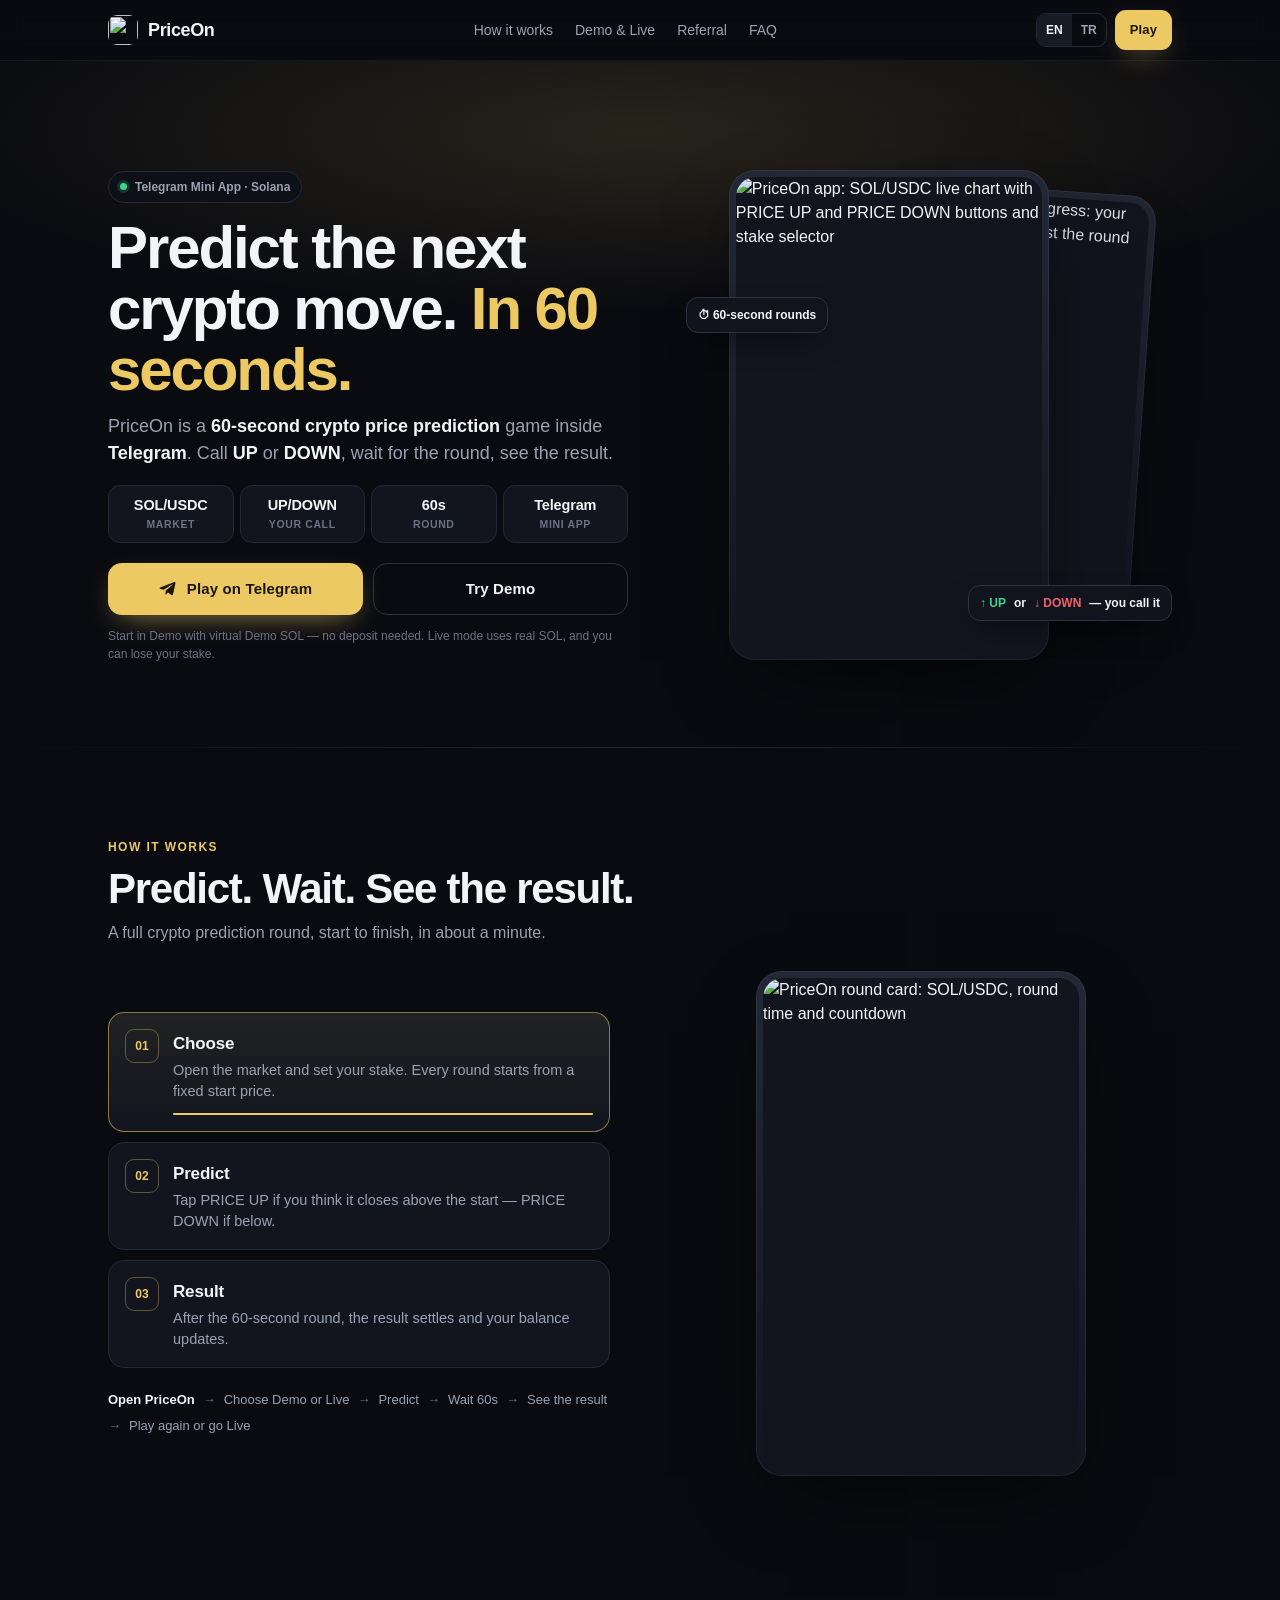
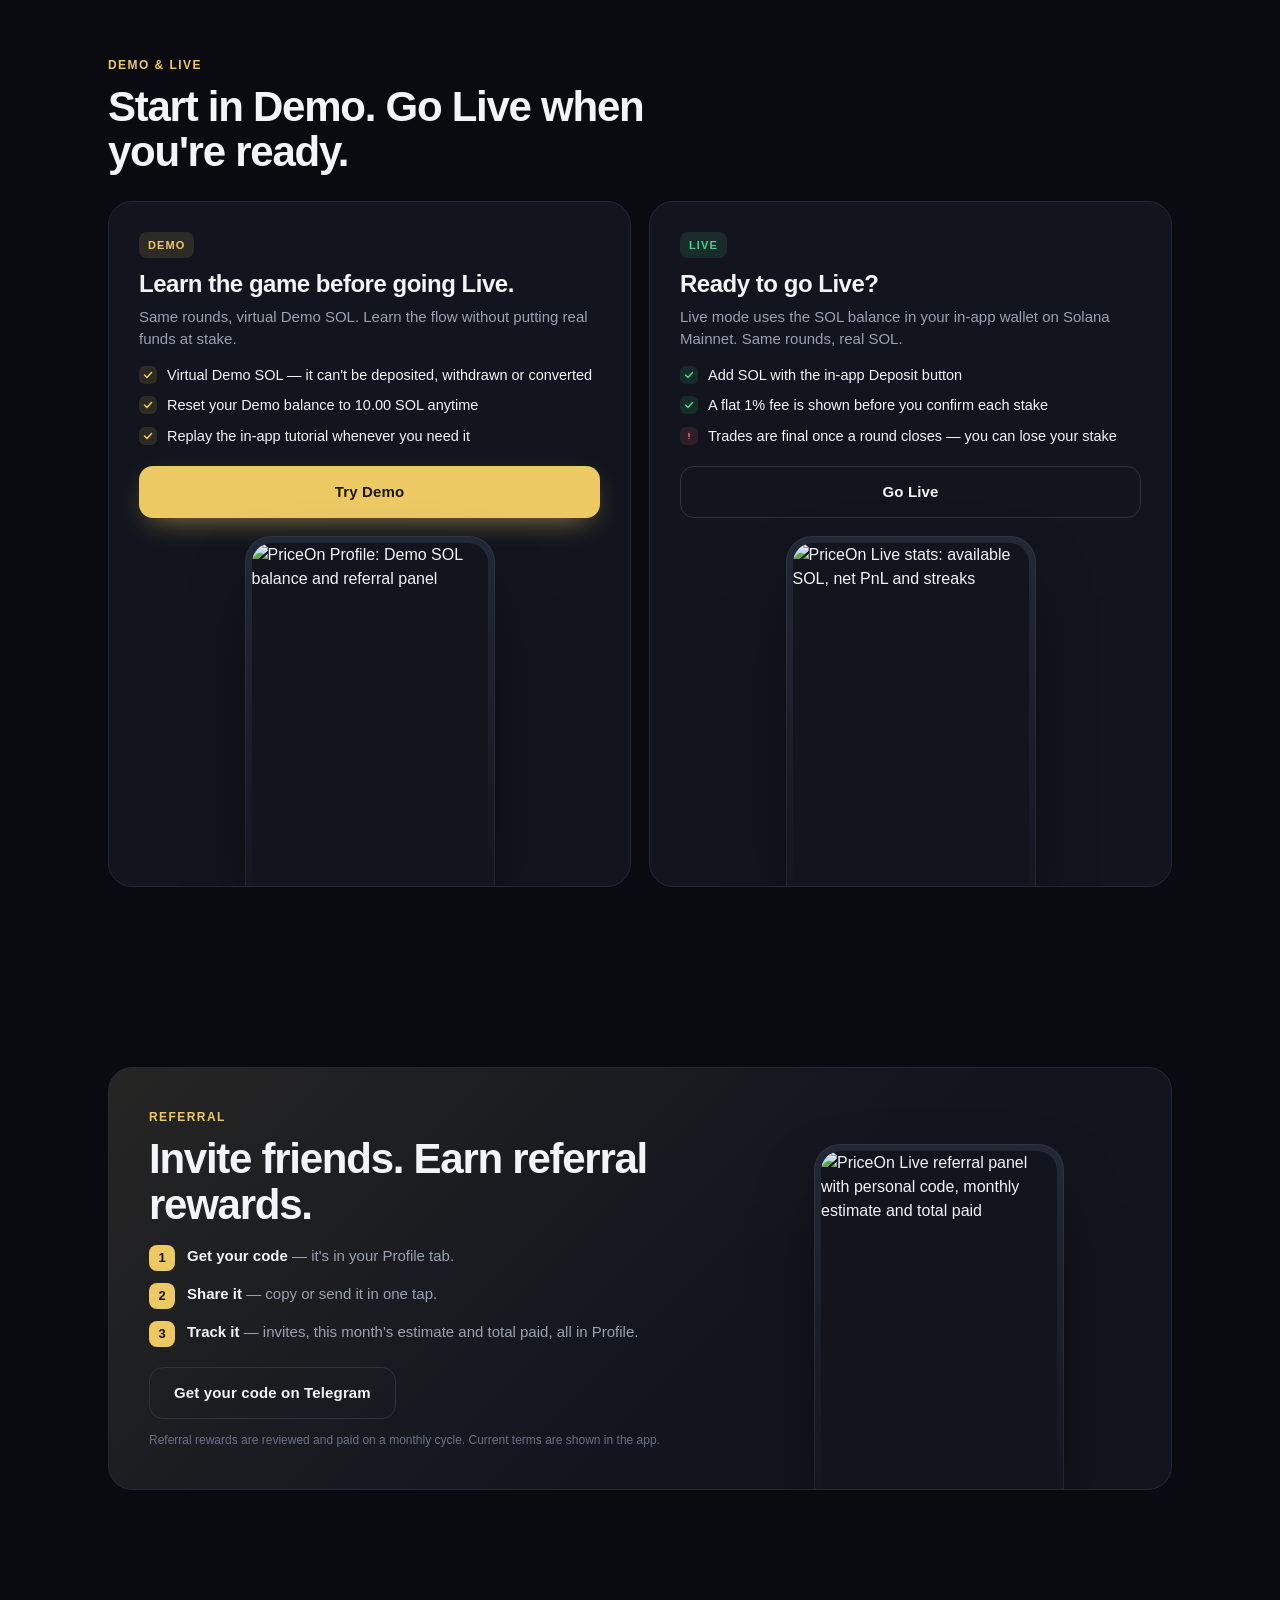
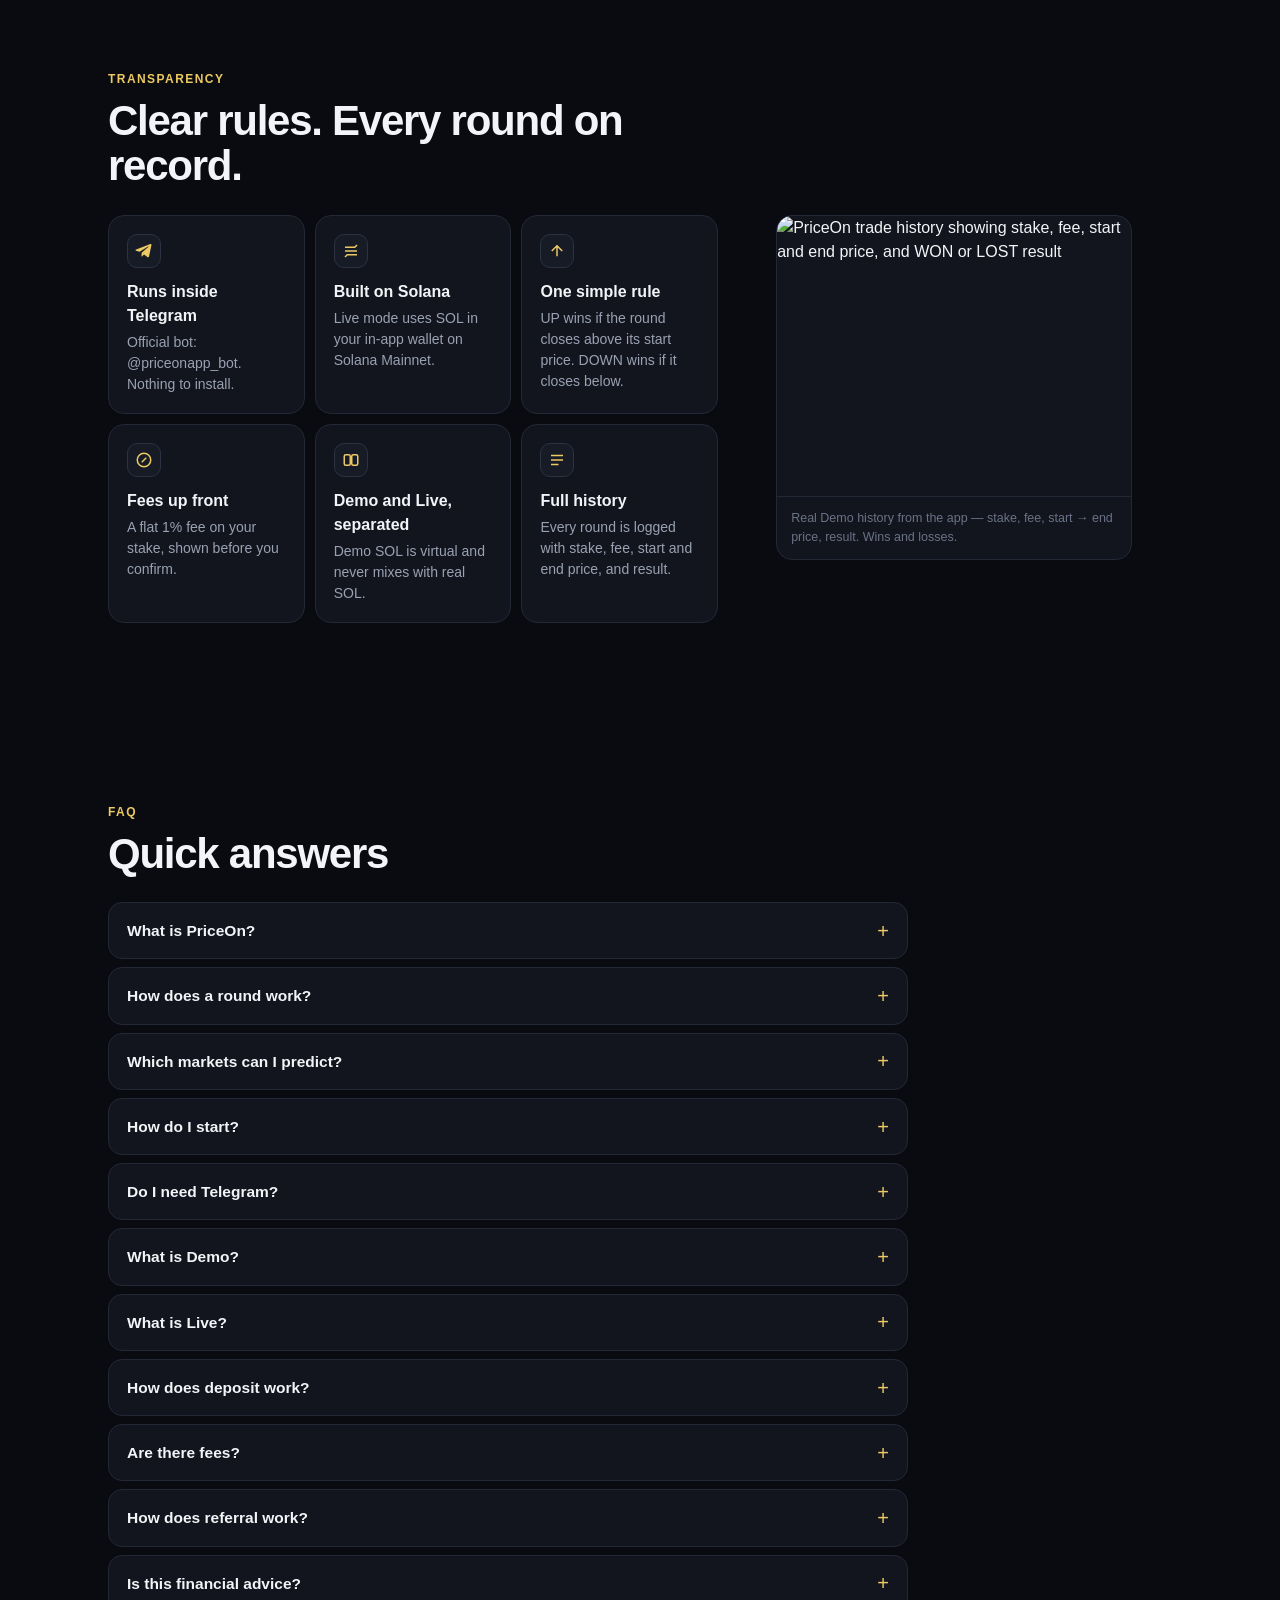
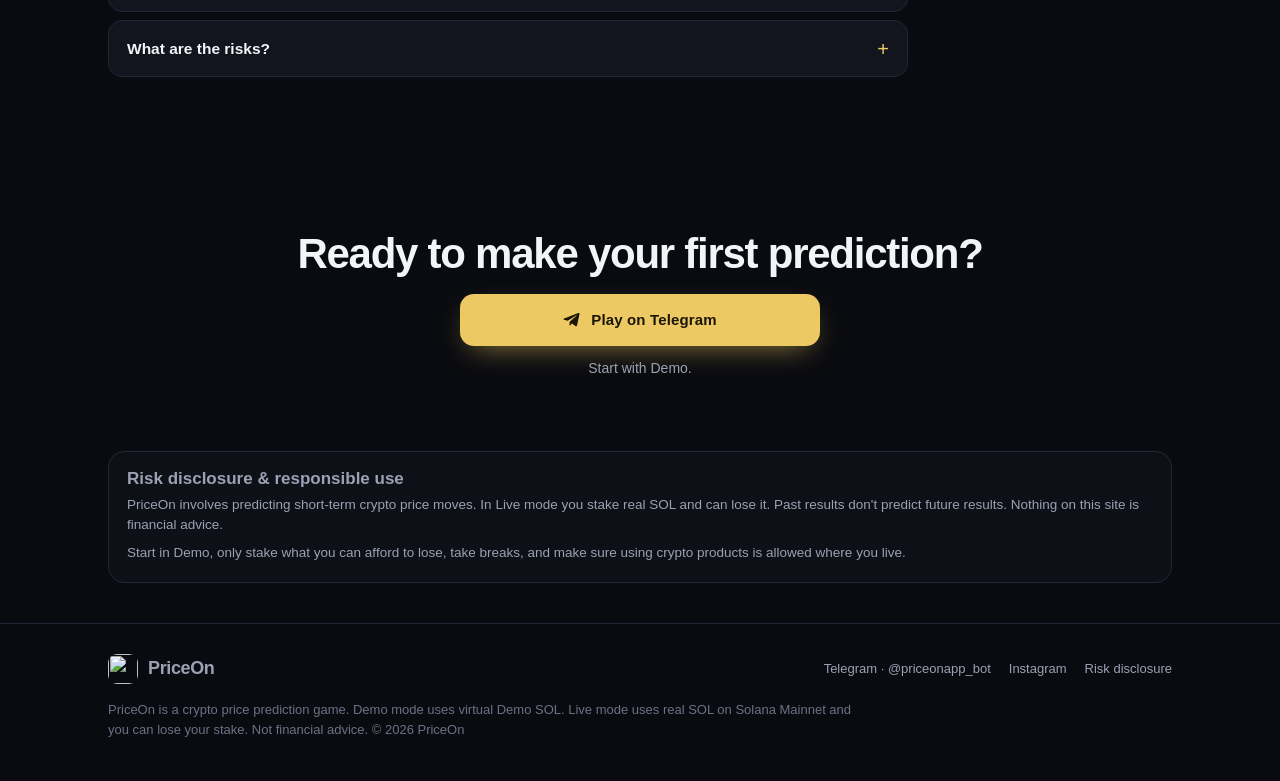
==== index.html @ 384a28fd "Add files via upload" ====
<!doctype html>
<html lang="en">
<head>
<meta charset="utf-8">
<meta name="viewport" content="width=device-width, initial-scale=1, viewport-fit=cover">
<title>PriceOn — 60-Second Crypto Price Prediction on Telegram</title>
<meta name="description" content="Predict whether SOL goes UP or DOWN in a 60-second round, right inside Telegram. Start in Demo mode with virtual SOL, go Live when you're ready.">
<meta name="theme-color" content="#0a0b10">
<link rel="canonical" href="https://priceon.tech/">
<link rel="alternate" hreflang="en" href="https://priceon.tech/">
<link rel="alternate" hreflang="tr" href="https://priceon.tech/tr/">
<link rel="alternate" hreflang="x-default" href="https://priceon.tech/">
<link rel="icon" href="img/logo.png" type="image/png">
<link rel="apple-touch-icon" href="img/apple-touch-icon.png">
<meta property="og:type" content="website">
<meta property="og:site_name" content="PriceOn">
<meta property="og:title" content="PriceOn — 60-Second Crypto Price Prediction on Telegram">
<meta property="og:description" content="Call UP or DOWN, wait 60 seconds, see the result. Start in Demo, inside Telegram.">
<meta property="og:url" content="https://priceon.tech/">
<meta property="og:image" content="https://priceon.tech/img/og.jpg">
<meta name="twitter:card" content="summary_large_image">
<link rel="preload" as="image" href="img/ui-predict.webp" type="image/webp">
<link rel="stylesheet" href="style.css">
<script type="application/ld+json">
{"@context":"https://schema.org","@graph":[
{"@type":"SoftwareApplication","name":"PriceOn","applicationCategory":"GameApplication","operatingSystem":"Telegram","url":"https://priceon.tech/","description":"A 60-second crypto price prediction Mini App inside Telegram. Call UP or DOWN on SOL/USDC, start in Demo mode, go Live on Solana when ready."},
{"@type":"FAQPage","mainEntity":[
{"@type":"Question","name":"What is PriceOn?","acceptedAnswer":{"@type":"Answer","text":"PriceOn is a 60-second crypto price prediction game that runs as a Mini App inside Telegram. You predict whether the price closes above or below the round's start price."}},
{"@type":"Question","name":"How long is a round?","acceptedAnswer":{"@type":"Answer","text":"60 seconds."}},
{"@type":"Question","name":"What is Demo mode?","acceptedAnswer":{"@type":"Answer","text":"Demo mode uses virtual Demo SOL so you can learn the game. Demo SOL cannot be deposited, withdrawn or converted to real SOL, and you can reset it to 10.00 at any time."}},
{"@type":"Question","name":"What is Live mode?","acceptedAnswer":{"@type":"Answer","text":"Live mode uses the SOL balance in your in-app wallet on Solana Mainnet. Trades are final once a round closes and you can lose your stake."}}
]}]}
</script>
</head>
<body>

<header class="nav">
  <div class="wrap">
    <a class="brand" href="./" aria-label="PriceOn home"><img src="img/logo.png" alt="" width="30" height="30">PriceOn</a>
    <nav class="nav-links" aria-label="Sections">
      <a href="#how">How it works</a><a href="#modes">Demo &amp; Live</a><a href="#referral">Referral</a><a href="#faq">FAQ</a>
    </nav>
    <div class="nav-right">
      <div class="lang" aria-label="Language"><a href="./" aria-current="page">EN</a><a href="tr/" hreflang="tr">TR</a></div>
      <a class="btn btn-gold btn-sm" data-tg="nav" data-ev="nav_cta_click" href="https://t.me/priceonapp_bot">Play</a>
    </div>
  </div>
</header>

<main>
<section class="hero" aria-labelledby="h1">
  <div class="wrap">
    <div>
      <span class="kicker"><span class="dot"></span>Telegram Mini App · Solana</span>
      <h1 id="h1">Predict the next crypto move. <em>In 60 seconds.</em></h1>
      <p class="lead">PriceOn is a <strong>60-second crypto price prediction</strong> game inside <strong>Telegram</strong>. Call <strong>UP</strong> or <strong>DOWN</strong>, wait for the round, see the result.</p>
      <div class="facts">
        <div class="fact"><b>SOL/USDC</b><span>Market</span></div>
        <div class="fact"><b>UP/DOWN</b><span>Your call</span></div>
        <div class="fact"><b>60s</b><span>Round</span></div>
        <div class="fact"><b>Telegram</b><span>Mini App</span></div>
      </div>
      <div class="ctas">
        <a class="btn btn-gold" data-tg="hero" data-ev="hero_cta_click" href="https://t.me/priceonapp_bot"><svg class="tg" viewBox="0 0 24 24" fill="currentColor" aria-hidden="true"><path d="M21.9 4.3 18.7 19.4c-.2 1-.9 1.3-1.8.8l-4.9-3.6-2.4 2.3c-.3.3-.5.5-1 .5l.3-5 9.1-8.2c.4-.4-.1-.6-.6-.2L6.2 13l-4.8-1.5c-1-.3-1-1 .2-1.5L20.5 2.8c.9-.3 1.6.2 1.4 1.5z"/></svg>Play on Telegram</a>
        <a class="btn btn-line" data-tg="hdemo" data-ev="demo_cta_click" href="https://t.me/priceonapp_bot">Try Demo</a>
      </div>
      <p class="note">Start in Demo with virtual Demo SOL — no deposit needed. Live mode uses real SOL, and you can lose your stake.</p>
    </div>
    <div class="stage">
      <div class="screen back"><img src="img/ui-result.webp" alt="PriceOn round in progress: your UP trade tracked against the round start price" width="420" height="652" loading="lazy"></div>
      <div class="screen main"><img src="img/ui-predict.webp" alt="PriceOn app: SOL/USDC live chart with PRICE UP and PRICE DOWN buttons and stake selector" width="420" height="652" fetchpriority="high"></div>
      <div class="tag t1">⏱ 60-second rounds</div>
      <div class="tag t2"><span class="t-up">↑ UP</span> or <span style="color:var(--down)">↓ DOWN</span> — you call it</div>
    </div>
  </div>
</section>

<div class="divider"></div>

<section id="how" aria-labelledby="how-h">
  <div class="wrap">
    <div class="sec-head rv" data-view="how_it_works_view">
      <p class="eyebrow">How it works</p>
      <h2 id="how-h">Predict. Wait. See the result.</h2>
      <p class="sub">A full crypto prediction round, start to finish, in about a minute.</p>
    </div>
  </div>
  <div class="wrap how">
    <div>
      <div class="steps" role="tablist">
        <button class="step" role="tab" aria-selected="true" data-img="img/ui-round.webp" data-alt="PriceOn round card: SOL/USDC, round time and countdown">
          <span class="n">01</span><span><h3>Choose</h3><p>Open the market and set your stake. Every round starts from a fixed start price.</p><span class="bar"><i></i></span></span>
        </button>
        <button class="step" role="tab" aria-selected="false" data-img="img/ui-predict.webp" data-alt="PriceOn PRICE UP and PRICE DOWN buttons">
          <span class="n">02</span><span><h3>Predict</h3><p>Tap PRICE UP if you think it closes above the start — PRICE DOWN if below.</p><span class="bar"><i></i></span></span>
        </button>
        <button class="step" role="tab" aria-selected="false" data-img="img/ui-result.webp" data-alt="PriceOn live round tracking your UP trade">
          <span class="n">03</span><span><h3>Result</h3><p>After the 60-second round, the result settles and your balance updates.</p><span class="bar"><i></i></span></span>
        </button>
      </div>
      <ol class="flow" aria-label="Full flow">
        <li><b>Open PriceOn</b></li><li>Choose Demo or Live</li><li>Predict</li><li>Wait 60s</li><li>See the result</li><li>Play again or go Live</li>
      </ol>
    </div>
    <div class="viewer rv">
      <div class="screen"><img id="step-shot" src="img/ui-round.webp" alt="PriceOn round card: SOL/USDC, round time and countdown" width="420" height="652" loading="lazy"></div>
    </div>
  </div>
</section>

<section id="modes" aria-labelledby="modes-h">
  <div class="wrap">
    <div class="sec-head rv">
      <p class="eyebrow">Demo &amp; Live</p>
      <h2 id="modes-h">Start in Demo. Go Live when you're ready.</h2>
    </div>
    <div class="modes">
      <article class="mode demo rv" data-view="demo_section_view">
        <div>
          <span class="badge">Demo</span>
          <h3>Learn the game before going Live.</h3>
          <p>Same rounds, virtual Demo SOL. Learn the flow without putting real funds at stake.</p>
          <ul class="ticks">
            <li>Virtual Demo SOL — it can't be deposited, withdrawn or converted</li>
            <li>Reset your Demo balance to 10.00 SOL anytime</li>
            <li>Replay the in-app tutorial whenever you need it</li>
          </ul>
          <a class="btn btn-gold" data-tg="demo" data-ev="demo_cta_click" href="https://t.me/priceonapp_bot">Try Demo</a>
        </div>
        <div class="shot"><div class="screen"><img src="img/ui-demo.webp" alt="PriceOn Profile: Demo SOL balance and referral panel" width="420" height="652" loading="lazy"></div></div>
      </article>
      <article class="mode live rv" data-view="live_section_view">
        <div>
          <span class="badge">Live</span>
          <h3>Ready to go Live?</h3>
          <p>Live mode uses the SOL balance in your in-app wallet on Solana Mainnet. Same rounds, real SOL.</p>
          <ul class="ticks">
            <li>Add SOL with the in-app Deposit button</li>
            <li>A flat 1% fee is shown before you confirm each stake</li>
            <li class="warn">Trades are final once a round closes — you can lose your stake</li>
          </ul>
          <a class="btn btn-line" data-tg="live" data-ev="live_cta_click" href="https://t.me/priceonapp_bot">Go Live</a>
        </div>
        <div class="shot"><div class="screen"><img src="img/ui-live.webp" alt="PriceOn Live stats: available SOL, net PnL and streaks" width="420" height="652" loading="lazy"></div></div>
      </article>
    </div>
  </div>
</section>

<section id="referral" aria-labelledby="ref-h">
  <div class="wrap">
    <div class="ref rv" data-view="referral_section_view">
      <div>
        <p class="eyebrow">Referral</p>
        <h2 id="ref-h">Invite friends. Earn referral rewards.</h2>
        <ol>
          <li><span><b style="color:var(--text)">Get your code</b> — it's in your Profile tab.</span></li>
          <li><span><b style="color:var(--text)">Share it</b> — copy or send it in one tap.</span></li>
          <li><span><b style="color:var(--text)">Track it</b> — invites, this month's estimate and total paid, all in Profile.</span></li>
        </ol>
        <a class="btn btn-line" data-tg="ref" data-ev="referral_cta_click" href="https://t.me/priceonapp_bot">Get your code on Telegram</a>
        <p class="fine">Referral rewards are reviewed and paid on a monthly cycle. Current terms are shown in the app.</p>
      </div>
      <div class="shot"><div class="screen"><img src="img/ui-referral.webp" alt="PriceOn Live referral panel with personal code, monthly estimate and total paid" width="420" height="652" loading="lazy"></div></div>
    </div>
  </div>
</section>

<section id="trust" aria-labelledby="trust-h">
  <div class="wrap">
    <div class="sec-head rv">
      <p class="eyebrow">Transparency</p>
      <h2 id="trust-h">Clear rules. Every round on record.</h2>
    </div>
    <div class="trust-wrap">
      <div class="trust">
        <div class="tcard rv"><div class="ic"><svg viewBox="0 0 24 24" fill="currentColor"><path d="M21.9 4.3 18.7 19.4c-.2 1-.9 1.3-1.8.8l-4.9-3.6-2.4 2.3c-.3.3-.5.5-1 .5l.3-5 9.1-8.2c.4-.4-.1-.6-.6-.2L6.2 13l-4.8-1.5c-1-.3-1-1 .2-1.5L20.5 2.8c.9-.3 1.6.2 1.4 1.5z"/></svg></div><h3>Runs inside Telegram</h3><p>Official bot: @priceonapp_bot. Nothing to install.</p></div>
        <div class="tcard rv"><div class="ic"><svg viewBox="0 0 24 24" fill="none" stroke="currentColor" stroke-width="2"><path d="M4 7h13l3-3M20 17H7l-3 3M4 12h16"/></svg></div><h3>Built on Solana</h3><p>Live mode uses SOL in your in-app wallet on Solana Mainnet.</p></div>
        <div class="tcard rv"><div class="ic"><svg viewBox="0 0 24 24" fill="none" stroke="currentColor" stroke-width="2"><path d="M12 19V5M5 12l7-7 7 7"/></svg></div><h3>One simple rule</h3><p>UP wins if the round closes above its start price. DOWN wins if it closes below.</p></div>
        <div class="tcard rv"><div class="ic"><svg viewBox="0 0 24 24" fill="none" stroke="currentColor" stroke-width="2"><circle cx="12" cy="12" r="9"/><path d="M9 15l6-6M9.5 9.5h.01M14.5 14.5h.01"/></svg></div><h3>Fees up front</h3><p>A flat 1% fee on your stake, shown before you confirm.</p></div>
        <div class="tcard rv"><div class="ic"><svg viewBox="0 0 24 24" fill="none" stroke="currentColor" stroke-width="2"><rect x="3" y="5" width="8" height="14" rx="2"/><rect x="13" y="5" width="8" height="14" rx="2"/></svg></div><h3>Demo and Live, separated</h3><p>Demo SOL is virtual and never mixes with real SOL.</p></div>
        <div class="tcard rv"><div class="ic"><svg viewBox="0 0 24 24" fill="none" stroke="currentColor" stroke-width="2"><path d="M4 6h16M4 12h16M4 18h10"/></svg></div><h3>Full history</h3><p>Every round is logged with stake, fee, start and end price, and result.</p></div>
      </div>
      <figure class="ledger rv">
        <img src="img/ui-history.webp" alt="PriceOn trade history showing stake, fee, start and end price, and WON or LOST result" width="420" height="333" loading="lazy">
        <figcaption>Real Demo history from the app — stake, fee, start → end price, result. Wins and losses.</figcaption>
      </figure>
    </div>
  </div>
</section>

<section id="faq" aria-labelledby="faq-h">
  <div class="wrap">
    <div class="sec-head rv">
      <p class="eyebrow">FAQ</p>
      <h2 id="faq-h">Quick answers</h2>
    </div>
    <div class="faq">
      <details data-q="what"><summary>What is PriceOn?</summary><p>A 60-second crypto price prediction game that runs as a Mini App inside Telegram.</p></details>
      <details data-q="round"><summary>How does a round work?</summary><p>Each round has a start price. You choose your stake and tap PRICE UP or PRICE DOWN while the decision window is open. When the 60-second round ends, UP wins if the price closed above the start, DOWN wins if it closed below.</p></details>
      <details data-q="assets"><summary>Which markets can I predict?</summary><p>Currently SOL/USDC. Available markets are always shown in the app.</p></details>
      <details data-q="start"><summary>How do I start?</summary><p>Tap “Play on Telegram”. PriceOn opens inside Telegram — choose Demo and make your first prediction.</p></details>
      <details data-q="telegram"><summary>Do I need Telegram?</summary><p>Yes. PriceOn runs only as a Telegram Mini App — no separate download or account.</p></details>
      <details data-q="demo"><summary>What is Demo?</summary><p>Practice mode with virtual Demo SOL. It can't be deposited, withdrawn or converted to real SOL, and you can reset it to 10.00 at any time.</p></details>
      <details data-q="live"><summary>What is Live?</summary><p>Live mode uses the SOL balance in your in-app wallet on Solana Mainnet. Trades are final after each round.</p></details>
      <details data-q="deposit"><summary>How does deposit work?</summary><p>Switch to Live and use the Deposit button to add SOL to your in-app wallet.</p></details>
      <details data-q="fees"><summary>Are there fees?</summary><p>Yes — a flat 1% of your stake per prediction. It's shown before you confirm.</p></details>
      <details data-q="referral"><summary>How does referral work?</summary><p>Share your personal code from the Profile tab. Invites, your monthly estimate and total paid are tracked there. Rewards are paid on a monthly cycle under the terms shown in the app.</p></details>
      <details data-q="advice"><summary>Is this financial advice?</summary><p>No. PriceOn is a prediction game. Nothing here is investment or financial advice.</p></details>
      <details data-q="risk"><summary>What are the risks?</summary><p>In Live mode you stake real SOL and can lose it. Short-term price moves are unpredictable. Start in Demo and only stake what you can afford to lose.</p></details>
    </div>
  </div>
</section>

<section class="final" aria-labelledby="final-h">
  <div class="wrap">
    <h2 id="final-h">Ready to make your first prediction?</h2>
    <a class="btn btn-gold" data-tg="final" data-ev="final_cta_click" href="https://t.me/priceonapp_bot"><svg class="tg" viewBox="0 0 24 24" fill="currentColor" aria-hidden="true"><path d="M21.9 4.3 18.7 19.4c-.2 1-.9 1.3-1.8.8l-4.9-3.6-2.4 2.3c-.3.3-.5.5-1 .5l.3-5 9.1-8.2c.4-.4-.1-.6-.6-.2L6.2 13l-4.8-1.5c-1-.3-1-1 .2-1.5L20.5 2.8c.9-.3 1.6.2 1.4 1.5z"/></svg>Play on Telegram</a>
    <p class="sub">Start with Demo.</p>
  </div>
</section>

<div class="wrap" style="padding-bottom:40px">
  <aside class="risk" id="risk" aria-labelledby="risk-h">
    <h2 id="risk-h">Risk disclosure &amp; responsible use</h2>
    <p>PriceOn involves predicting short-term crypto price moves. In Live mode you stake real SOL and can lose it. Past results don't predict future results. Nothing on this site is financial advice.</p>
    <p>Start in Demo, only stake what you can afford to lose, take breaks, and make sure using crypto products is allowed where you live.</p>
  </aside>
</div>
</main>

<footer>
  <div class="wrap">
    <div class="row">
      <a class="brand" href="./"><img src="img/logo.png" alt="" width="30" height="30" loading="lazy">PriceOn</a>
      <nav aria-label="Footer">
        <a data-tg="foot" href="https://t.me/priceonapp_bot">Telegram · @priceonapp_bot</a>
        <a href="https://instagram.com/priceon_app" rel="noopener">Instagram</a>
        <a data-link="community" hidden>Community</a>
        <a data-link="x" hidden>X</a>
        <a data-link="terms" hidden>Terms</a>
        <a data-link="privacy" hidden>Privacy</a>
        <a href="#risk">Risk disclosure</a>
      </nav>
    </div>
    <p class="legal">PriceOn is a crypto price prediction game. Demo mode uses virtual Demo SOL. Live mode uses real SOL on Solana Mainnet and you can lose your stake. Not financial advice. © 2026 PriceOn</p>
  </div>
</footer>

<div class="sticky" aria-hidden="false">
  <a class="btn btn-gold" data-tg="sticky" data-ev="sticky_cta_click" href="https://t.me/priceonapp_bot"><svg class="tg" viewBox="0 0 24 24" fill="currentColor" aria-hidden="true"><path d="M21.9 4.3 18.7 19.4c-.2 1-.9 1.3-1.8.8l-4.9-3.6-2.4 2.3c-.3.3-.5.5-1 .5l.3-5 9.1-8.2c.4-.4-.1-.6-.6-.2L6.2 13l-4.8-1.5c-1-.3-1-1 .2-1.5L20.5 2.8c.9-.3 1.6.2 1.4 1.5z"/></svg>Play on Telegram</a>
</div>

<script src="site.js" defer></script>
</body>
</html>
---- style.css ----
/* PriceOn — landing styles. Mobile-first. Tokens sampled from the real app UI. */
:root{
  --bg:#0a0b10; --bg-2:#0e1017; --card:#12151e; --card-2:#171b26;
  --line:#232836; --line-2:#2c3242;
  --text:#f3f4f7; --dim:#9aa1b2; --mute:#6b7285;
  --gold:#ecc963; --gold-2:#f5d77e; --gold-ink:#1b1504;
  --up:#3dd68c; --up-bg:#16301f; --down:#f0616d; --down-bg:#331a1f;
  --r:16px; --r-lg:24px;
  --wrap:1120px;
  --shadow:0 30px 80px -30px rgba(0,0,0,.8);
}
*{box-sizing:border-box}
html{scroll-behavior:smooth;-webkit-text-size-adjust:100%}
body{margin:0;background:var(--bg);color:var(--text);
  font-family:-apple-system,BlinkMacSystemFont,"SF Pro Text","Segoe UI",Roboto,Inter,Helvetica,Arial,sans-serif;
  line-height:1.5;-webkit-font-smoothing:antialiased;overflow-x:hidden}
img{max-width:100%;display:block}
a{color:inherit}
.wrap{max-width:var(--wrap);margin:0 auto;padding:0 18px}
.sr{position:absolute;width:1px;height:1px;overflow:hidden;clip:rect(0 0 0 0)}

/* ---------- Nav ---------- */
.nav{position:sticky;top:0;z-index:30;background:rgba(10,11,16,.82);backdrop-filter:saturate(140%) blur(14px);-webkit-backdrop-filter:saturate(140%) blur(14px);border-bottom:1px solid rgba(255,255,255,.05)}
.nav .wrap{display:flex;align-items:center;justify-content:space-between;height:60px;gap:12px}
.brand{display:flex;align-items:center;gap:10px;text-decoration:none;font-weight:800;font-size:18px;letter-spacing:-.02em}
.brand img{width:30px;height:30px;border-radius:9px}
.nav-right{display:flex;align-items:center;gap:8px}
.lang{display:flex;border:1px solid var(--line);border-radius:10px;overflow:hidden}
.lang a{font-size:12px;font-weight:700;color:var(--dim);text-decoration:none;padding:7px 9px;min-width:34px;text-align:center}
.lang a[aria-current]{color:var(--text);background:var(--card-2)}
.nav-links{display:none;gap:22px;font-size:14px;color:var(--dim)}
.nav-links a{text-decoration:none}.nav-links a:hover{color:var(--text)}

/* ---------- Buttons ---------- */
.btn{display:inline-flex;align-items:center;justify-content:center;gap:10px;min-height:52px;padding:0 24px;border-radius:14px;font-weight:800;font-size:15px;letter-spacing:.01em;text-decoration:none;border:1px solid transparent;transition:transform .12s ease,background .2s ease,border-color .2s ease;cursor:pointer;-webkit-tap-highlight-color:transparent}
.btn:active{transform:scale(.97)}
.btn-gold{background:var(--gold);color:var(--gold-ink);box-shadow:0 10px 30px -12px rgba(236,201,99,.7)}
.btn-gold:hover{background:var(--gold-2)}
.btn-line{background:transparent;color:var(--text);border-color:var(--line-2)}
.btn-line:hover{border-color:var(--gold)}
.btn-sm{min-height:40px;padding:0 14px;font-size:13px;border-radius:11px}
.btn .tg{width:18px;height:18px;flex:none}

/* ---------- Hero ---------- */
.hero{position:relative;padding:28px 0 8px;overflow:hidden}
.hero::before{content:"";position:absolute;inset:-20% -30% auto;height:520px;background:radial-gradient(50% 50% at 50% 40%,rgba(236,201,99,.13),transparent 70%);pointer-events:none}
.hero .wrap{position:relative;display:grid;gap:26px}
.kicker{display:inline-flex;align-items:center;gap:8px;font-size:12px;font-weight:700;color:var(--dim);border:1px solid var(--line);background:var(--bg-2);padding:6px 11px;border-radius:999px}
.kicker .dot{width:7px;height:7px;border-radius:50%;background:var(--up);box-shadow:0 0 0 3px rgba(61,214,140,.18)}
h1{font-size:clamp(34px,9.4vw,60px);line-height:1.02;letter-spacing:-.035em;margin:14px 0 12px;font-weight:850}
h1 em{font-style:normal;color:var(--gold)}
.lead{color:var(--dim);font-size:16.5px;margin:0 0 18px;max-width:520px}
.lead strong{color:var(--text);font-weight:650}
.facts{display:grid;grid-template-columns:repeat(4,1fr);gap:6px;margin:0 0 20px;max-width:520px}
.fact{background:var(--card);border:1px solid var(--line);border-radius:12px;padding:9px 8px;text-align:center}
.fact b{display:block;font-size:14.5px;letter-spacing:-.01em}
.fact span{display:block;font-size:10.5px;color:var(--mute);text-transform:uppercase;letter-spacing:.06em;font-weight:700;margin-top:1px}
.ctas{display:flex;flex-direction:column;gap:10px;max-width:520px}
.note{font-size:12px;color:var(--mute);margin:12px 0 0;max-width:520px}

/* Screen: real app UI, framed at its true ratio (420x652) */
.screen{position:relative;border-radius:26px;padding:7px;background:linear-gradient(180deg,#232836,#12151e);box-shadow:var(--shadow),0 0 0 1px rgba(255,255,255,.06) inset}
.screen img{border-radius:20px;width:100%;height:auto;aspect-ratio:420/652;background:var(--card)}
.stage{position:relative;display:flex;justify-content:center;padding:6px 0 10px}
.stage .screen.main{width:min(78vw,330px);z-index:2}
.stage .screen.back{display:none}
.tag{position:absolute;z-index:3;display:flex;align-items:center;gap:8px;background:rgba(18,21,30,.92);backdrop-filter:blur(8px);border:1px solid var(--line-2);border-radius:12px;padding:8px 11px;font-size:12px;font-weight:700;white-space:nowrap;box-shadow:0 12px 30px -10px rgba(0,0,0,.7)}
.tag .t-up{color:var(--up)}
.tag.t1{left:max(0px,calc(50% - 205px));top:26%}
.tag.t2{right:max(0px,calc(50% - 205px));bottom:18%}
.timer{font-variant-numeric:tabular-nums;color:var(--gold)}

/* ---------- Sections ---------- */
section{padding:56px 0}
.sec-head{max-width:640px;margin:0 0 26px}
.eyebrow{font-size:12px;font-weight:800;letter-spacing:.12em;text-transform:uppercase;color:var(--gold);margin:0 0 10px}
h2{font-size:clamp(27px,6.6vw,42px);line-height:1.08;letter-spacing:-.03em;margin:0 0 10px;font-weight:820}
.sub{color:var(--dim);margin:0;font-size:16px}
.divider{height:1px;background:linear-gradient(90deg,transparent,var(--line),transparent)}

/* How it works: step viewer */
.how{display:grid;gap:22px;align-items:center}
.steps{list-style:none;margin:0;padding:0;display:grid;gap:10px}
.step{display:flex;gap:14px;align-items:flex-start;width:100%;text-align:left;background:var(--card);border:1px solid var(--line);border-radius:var(--r);padding:16px;color:inherit;font:inherit;cursor:pointer;transition:border-color .2s,background .2s}
.step[aria-selected="true"]{border-color:rgba(236,201,99,.55);background:linear-gradient(180deg,rgba(236,201,99,.07),rgba(236,201,99,0)),var(--card)}
.step .n{flex:none;font-size:12px;font-weight:850;color:var(--gold);border:1px solid rgba(236,201,99,.35);border-radius:9px;width:34px;height:34px;display:grid;place-items:center;font-variant-numeric:tabular-nums}
.step h3{margin:2px 0 3px;font-size:17px;letter-spacing:-.01em}
.step p{margin:0;color:var(--dim);font-size:14.5px}
.step .bar{height:2px;background:var(--line);border-radius:2px;margin-top:10px;overflow:hidden;display:none}
.step[aria-selected="true"] .bar{display:block}
.step .bar i{display:block;height:100%;width:0;background:var(--gold)}
.step[aria-selected="true"] .bar i{animation:fill 5s linear forwards}
@keyframes fill{to{width:100%}}
.viewer{display:flex;justify-content:center}
.viewer .screen{width:min(74vw,300px)}
.viewer img{transition:opacity .25s ease}
.flow{display:flex;flex-wrap:wrap;gap:6px 8px;margin:22px 0 0;padding:0;list-style:none;font-size:13px;color:var(--dim)}
.flow li{display:flex;align-items:center;gap:8px}
.flow li+li::before{content:"→";color:var(--mute)}
.flow b{color:var(--text);font-weight:650}

/* Modes: Demo / Live */
.modes{display:grid;gap:14px}
.mode{background:var(--card);border:1px solid var(--line);border-radius:var(--r-lg);padding:22px;display:grid;gap:18px;overflow:hidden}
.mode .badge{display:inline-block;font-size:11px;font-weight:850;letter-spacing:.1em;text-transform:uppercase;padding:5px 9px;border-radius:8px;margin-bottom:12px}
.mode.demo .badge{background:rgba(236,201,99,.12);color:var(--gold)}
.mode.live .badge{background:rgba(61,214,140,.12);color:var(--up)}
.mode h3{font-size:24px;letter-spacing:-.02em;margin:0 0 8px;line-height:1.15}
.mode p{color:var(--dim);margin:0 0 14px;font-size:15px}
.ticks{list-style:none;margin:0 0 18px;padding:0;display:grid;gap:9px;font-size:14.5px}
.ticks li{display:flex;gap:10px;align-items:flex-start}
.ticks li::before{content:"";flex:none;width:18px;height:18px;margin-top:1px;border-radius:6px;background:rgba(236,201,99,.12) url("data:image/svg+xml,%3Csvg xmlns='http://www.w3.org/2000/svg' viewBox='0 0 24 24' fill='none' stroke='%23ecc963' stroke-width='3' stroke-linecap='round' stroke-linejoin='round'%3E%3Cpath d='M5 12l5 5 9-10'/%3E%3C/svg%3E") center/12px no-repeat}
.mode.live .ticks li::before{background-color:rgba(61,214,140,.12);background-image:url("data:image/svg+xml,%3Csvg xmlns='http://www.w3.org/2000/svg' viewBox='0 0 24 24' fill='none' stroke='%233dd68c' stroke-width='3' stroke-linecap='round' stroke-linejoin='round'%3E%3Cpath d='M5 12l5 5 9-10'/%3E%3C/svg%3E")}
.mode .ticks li.warn::before{background:rgba(240,97,109,.12) url("data:image/svg+xml,%3Csvg xmlns='http://www.w3.org/2000/svg' viewBox='0 0 24 24' fill='none' stroke='%23f0616d' stroke-width='3' stroke-linecap='round'%3E%3Cpath d='M12 7v6M12 17h.01'/%3E%3C/svg%3E") center/12px no-repeat}
.mode .shot{display:flex;justify-content:center;margin-bottom:-60px}
.mode .shot .screen{width:min(64vw,250px)}
.mode .btn{width:100%}

/* Referral */
.ref{display:grid;gap:22px;background:linear-gradient(135deg,rgba(236,201,99,.09),rgba(236,201,99,0) 60%),var(--card);border:1px solid var(--line);border-radius:var(--r-lg);padding:24px;overflow:hidden}
.ref ol{list-style:none;counter-reset:r;margin:18px 0 20px;padding:0;display:grid;gap:12px}
.ref ol li{counter-increment:r;display:flex;gap:12px;align-items:flex-start;font-size:15px}
.ref ol li::before{content:counter(r);flex:none;width:26px;height:26px;border-radius:8px;background:var(--gold);color:var(--gold-ink);font-weight:850;font-size:13px;display:grid;place-items:center}
.ref ol li span{color:var(--dim)}
.ref .shot{display:flex;justify-content:center;margin-bottom:-70px}
.ref .shot .screen{width:min(64vw,250px)}
.fine{font-size:12px;color:var(--mute);margin:12px 0 0}

/* Trust */
.trust{display:grid;gap:10px}
.tcard{background:var(--card);border:1px solid var(--line);border-radius:var(--r);padding:18px}
.tcard .ic{width:34px;height:34px;border-radius:10px;background:var(--card-2);border:1px solid var(--line-2);display:grid;place-items:center;margin-bottom:12px;color:var(--gold)}
.tcard .ic svg{width:18px;height:18px}
.tcard h3{font-size:16px;margin:0 0 4px}
.tcard p{margin:0;color:var(--dim);font-size:14px}
.ledger{margin-top:12px;border-radius:var(--r);overflow:hidden;border:1px solid var(--line);background:var(--card)}
.ledger img{width:100%;height:auto;aspect-ratio:420/333}
.ledger figcaption{font-size:12.5px;color:var(--mute);padding:12px 14px;border-top:1px solid var(--line)}

/* FAQ */
.faq{display:grid;gap:8px;max-width:800px}
.faq details{background:var(--card);border:1px solid var(--line);border-radius:14px}
.faq summary{list-style:none;cursor:pointer;padding:16px 46px 16px 18px;font-weight:700;font-size:15.5px;position:relative;min-height:44px}
.faq summary::-webkit-details-marker{display:none}
.faq summary::after{content:"+";position:absolute;right:18px;top:50%;transform:translateY(-50%);color:var(--gold);font-size:20px;font-weight:500}
.faq details[open] summary::after{content:"–"}
.faq details p{margin:0;padding:0 18px 16px;color:var(--dim);font-size:14.5px}

/* Risk */
.risk{background:var(--bg-2);border:1px solid var(--line);border-radius:var(--r);padding:18px;font-size:13.5px;color:var(--dim)}
.risk h2{font-size:17px;letter-spacing:0;margin:0 0 6px}
.risk p{margin:0 0 8px}.risk p:last-child{margin:0}

/* Final CTA */
.final{text-align:center;padding:64px 0 72px}
.final h2{margin-bottom:18px}
.final .btn{width:100%;max-width:360px}
.final .sub{margin-top:12px;font-size:14px}

/* Footer */
footer{border-top:1px solid var(--line);padding:30px 0 110px;color:var(--mute);font-size:13px}
footer .row{display:flex;flex-wrap:wrap;gap:14px 20px;align-items:center;justify-content:space-between}
footer nav{display:flex;flex-wrap:wrap;gap:8px 18px}
footer a{text-decoration:none;color:var(--dim)}footer a:hover{color:var(--text)}
footer .legal{margin:16px 0 0;max-width:760px;line-height:1.6}

/* Sticky mobile CTA */
.sticky{position:fixed;left:0;right:0;bottom:0;z-index:40;padding:10px 14px calc(10px + env(safe-area-inset-bottom));background:linear-gradient(180deg,rgba(10,11,16,0),rgba(10,11,16,.92) 30%);transform:translateY(110%);transition:transform .25s ease}
.sticky.on{transform:none}
.sticky .btn{width:100%}

/* Reveal */
.rv{opacity:0;transform:translateY(14px);transition:opacity .5s ease,transform .5s ease}
.rv.in{opacity:1;transform:none}
@media (prefers-reduced-motion:reduce){*{animation:none!important;transition:none!important}.rv{opacity:1;transform:none}}

/* ---------- Tablet ---------- */
@media (min-width:640px){
  .ctas{flex-direction:row}
  .ctas .btn{flex:1}
  .trust{grid-template-columns:1fr 1fr}
}
/* ---------- Desktop ---------- */
@media (min-width:980px){
  .wrap{padding:0 28px}
  .nav-links{display:flex}
  .hero{padding:56px 0 30px}
  .hero .wrap{grid-template-columns:1.05fr .95fr;align-items:center;gap:40px}
  .lead{font-size:18px}
  .stage{min-height:600px;align-items:center}
  .stage .screen.main{width:320px;transform:translateX(-40px)}
  .stage .screen.back{display:block;position:absolute;width:280px;right:6%;top:70px;opacity:.9;transform:rotate(4deg);z-index:1}
  .tag.t1{left:0;top:30%}
  .tag.t2{right:0;bottom:16%}
  section{padding:90px 0}
  .how{grid-template-columns:1fr 1fr;gap:60px}
  .viewer .screen{width:330px}
  .modes{grid-template-columns:1fr 1fr;gap:18px}
  .mode{padding:30px}
  .ref{grid-template-columns:1.2fr .8fr;align-items:center;padding:40px}
  .ref .shot{margin:0 0 -110px}
  .trust{grid-template-columns:repeat(3,1fr)}
  .trust-wrap{display:grid;grid-template-columns:1.4fr 1fr;gap:18px;align-items:start}
  .ledger{margin-top:0}
  .sticky{display:none}
  footer{padding-bottom:40px}
}

/* ---------- Mobile tightening (keeps scroll short) ---------- */
@media (max-width:979px){
  section{padding:44px 0}
  .how{display:flex;flex-direction:column-reverse;gap:18px}
  .viewer .screen{width:min(66vw,260px)}
  .steps{gap:8px}.step{padding:13px 14px}.step p{font-size:14px}
  .mode{padding:20px}.mode .shot .screen,.ref .shot .screen{width:min(56vw,215px)}
  .trust{grid-template-columns:1fr 1fr;gap:8px}
  .tcard{padding:14px}.tcard .ic{width:30px;height:30px;margin-bottom:9px}
  .tcard h3{font-size:14.5px}.tcard p{font-size:13px}
  .tag{display:none}
}
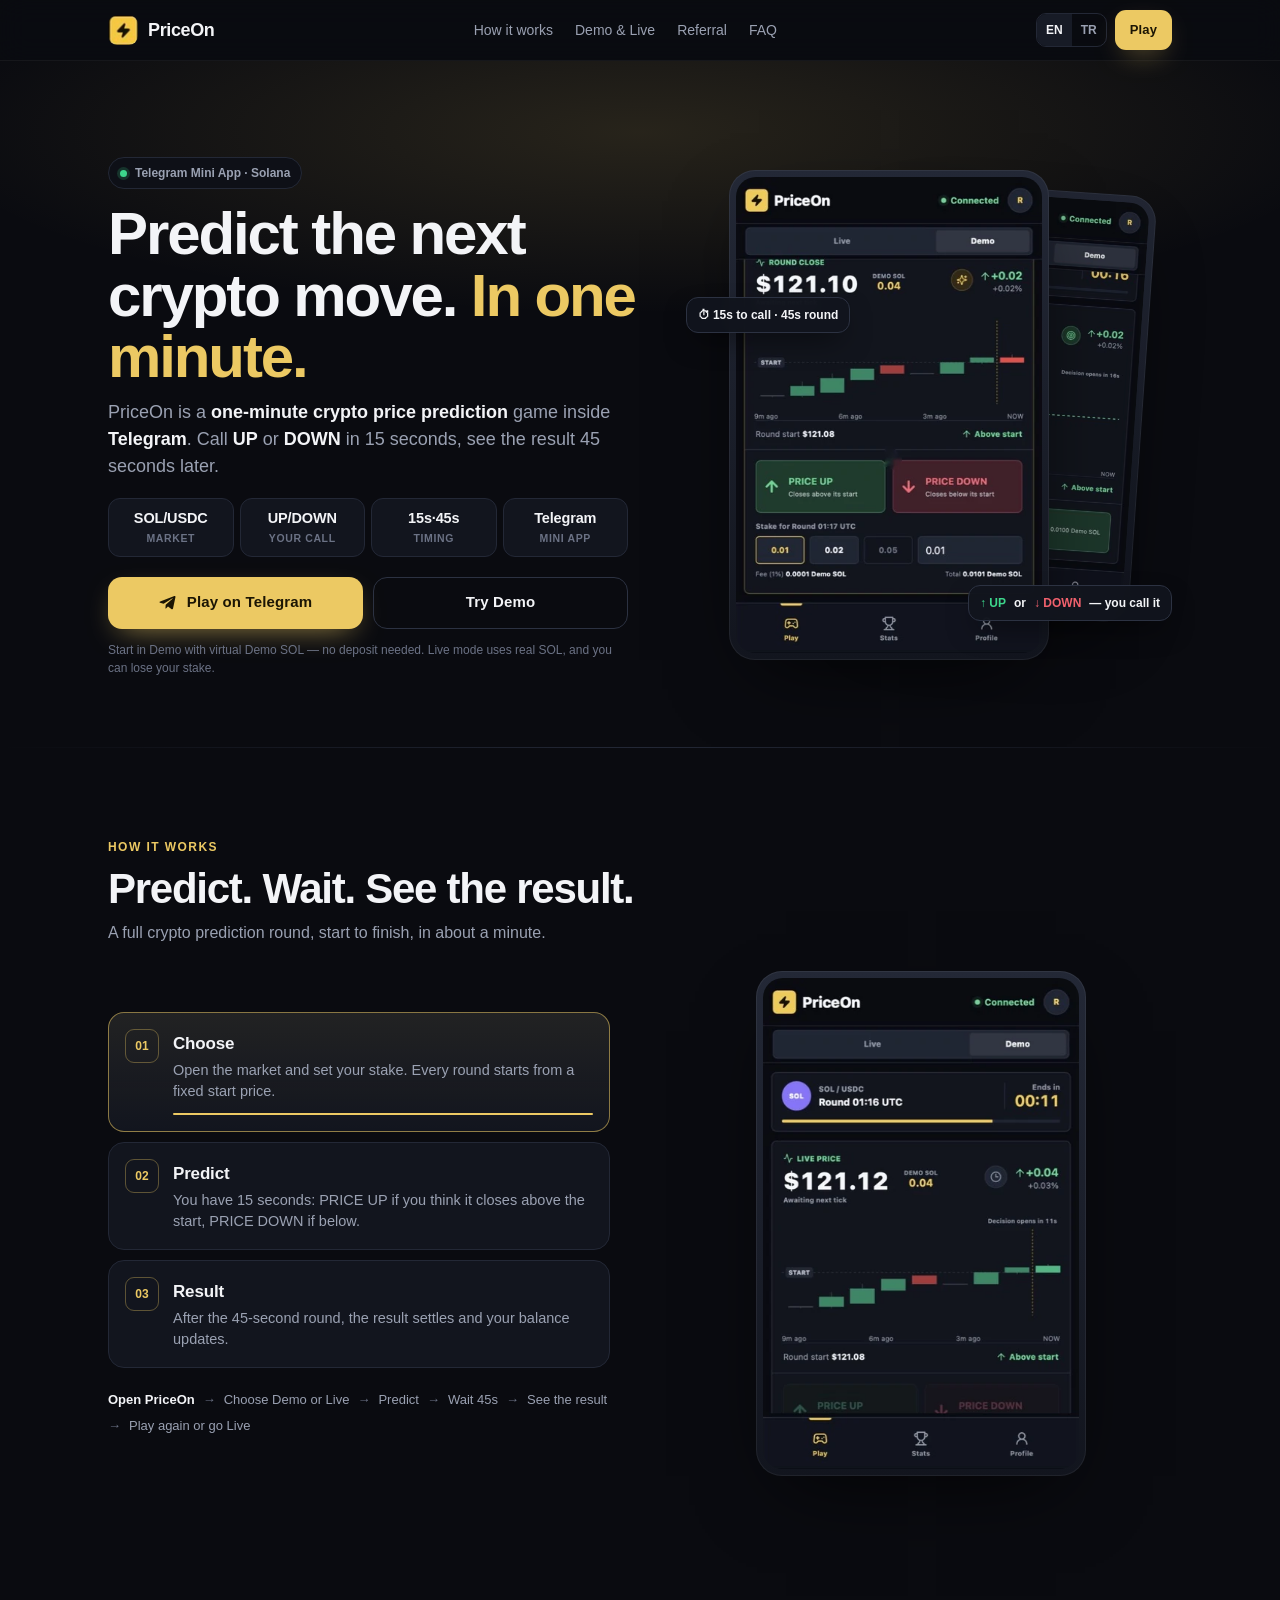
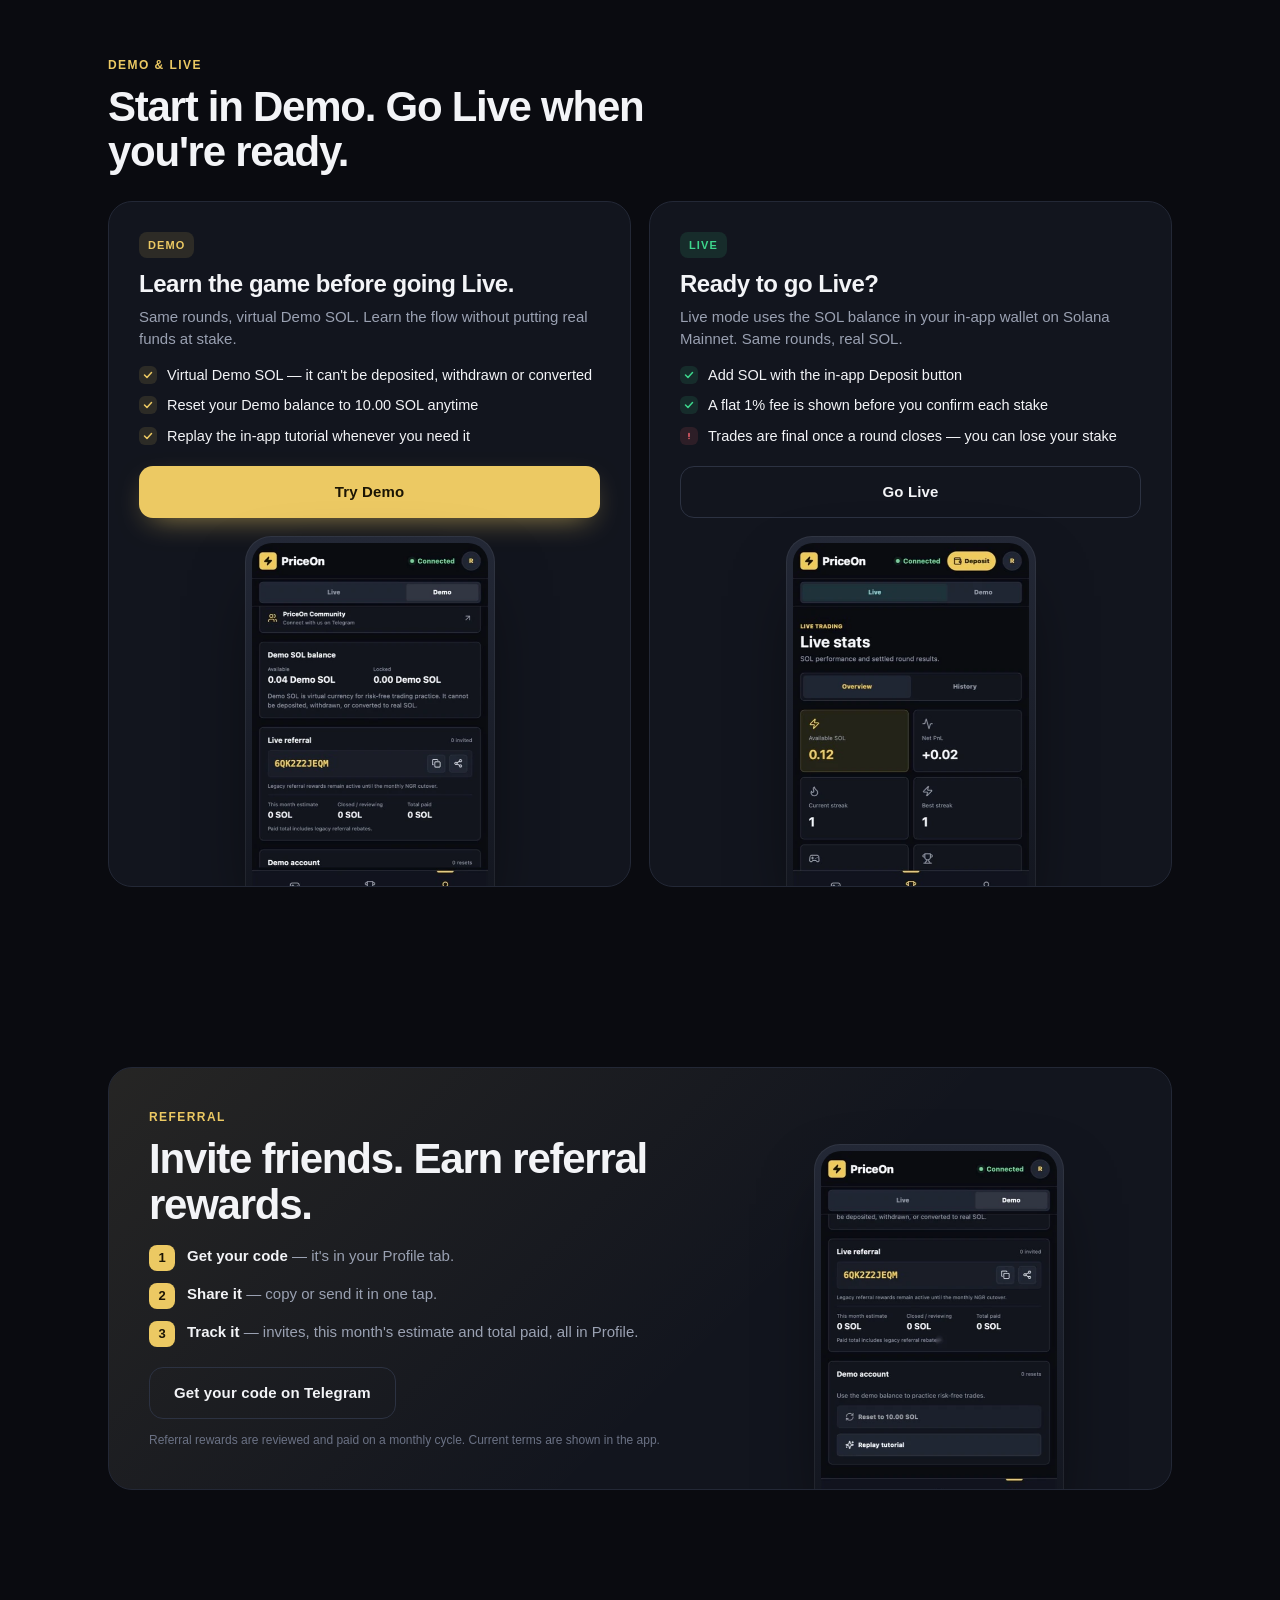
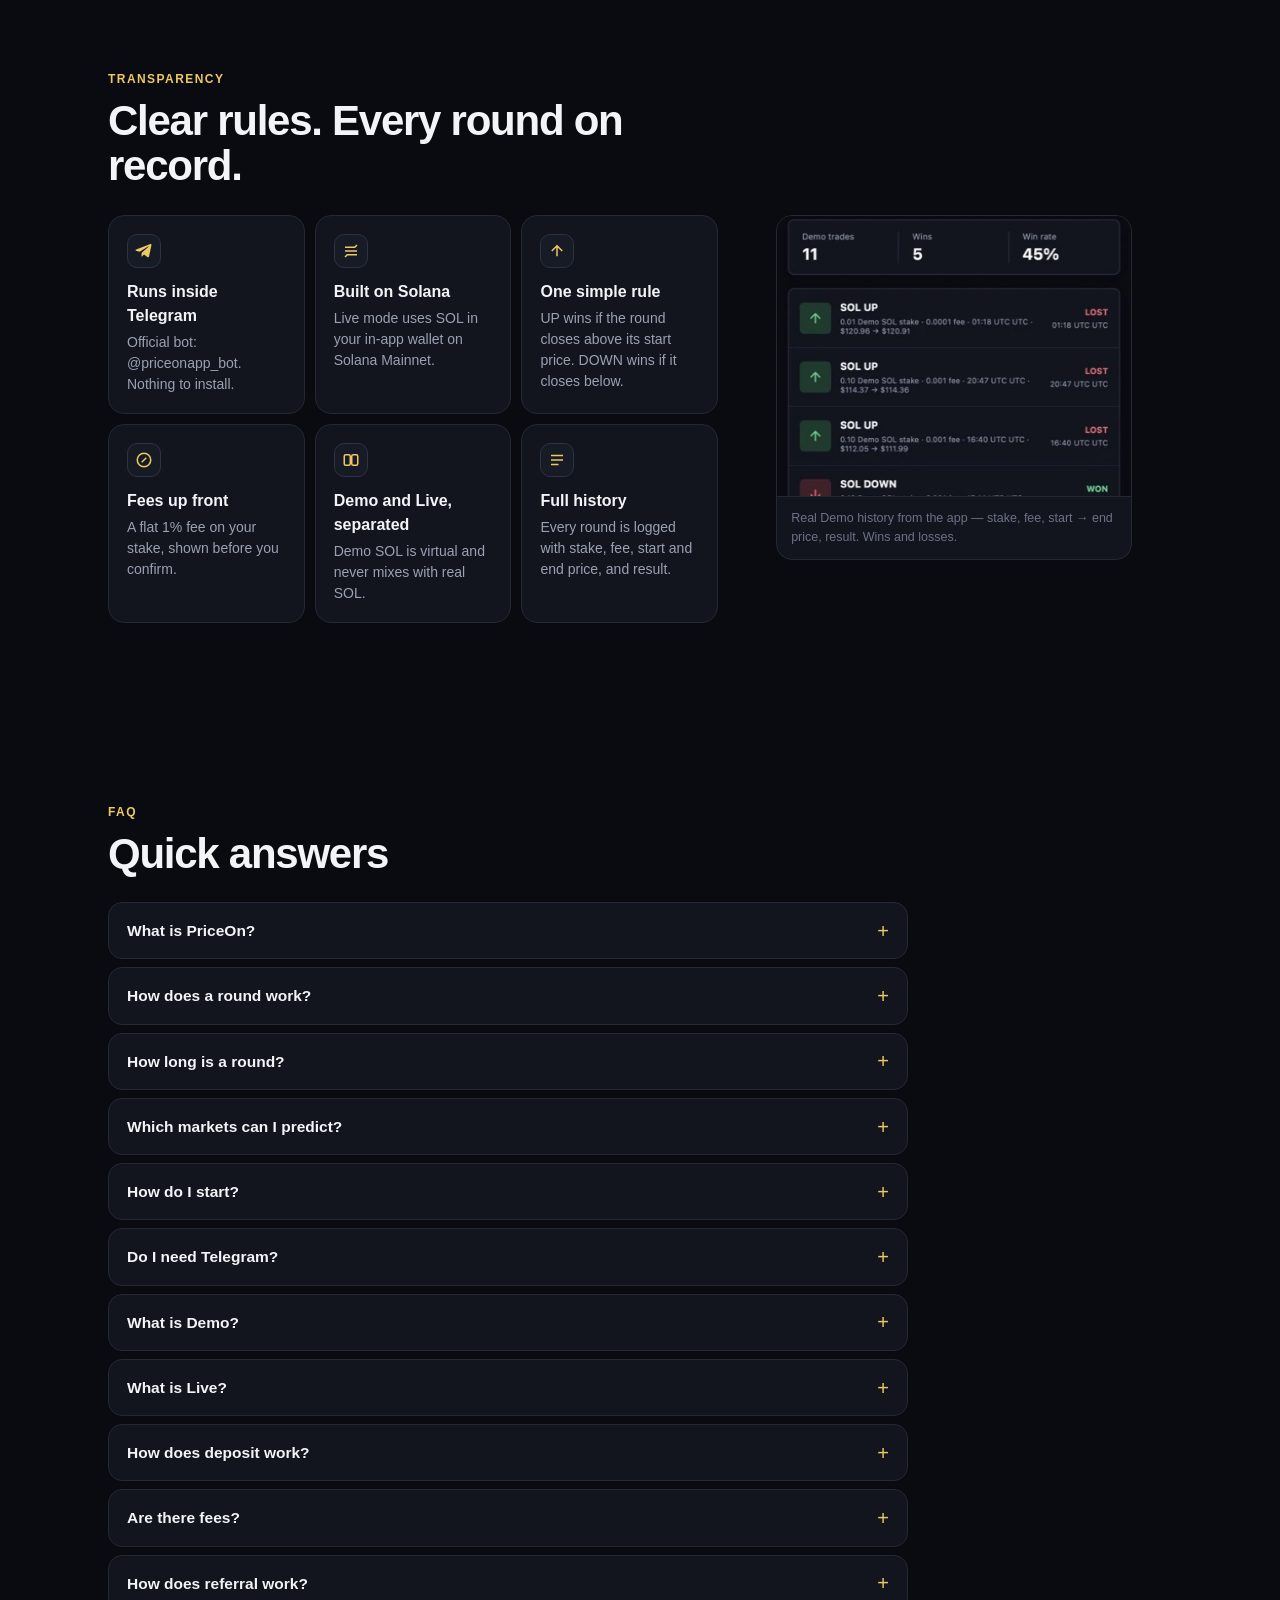
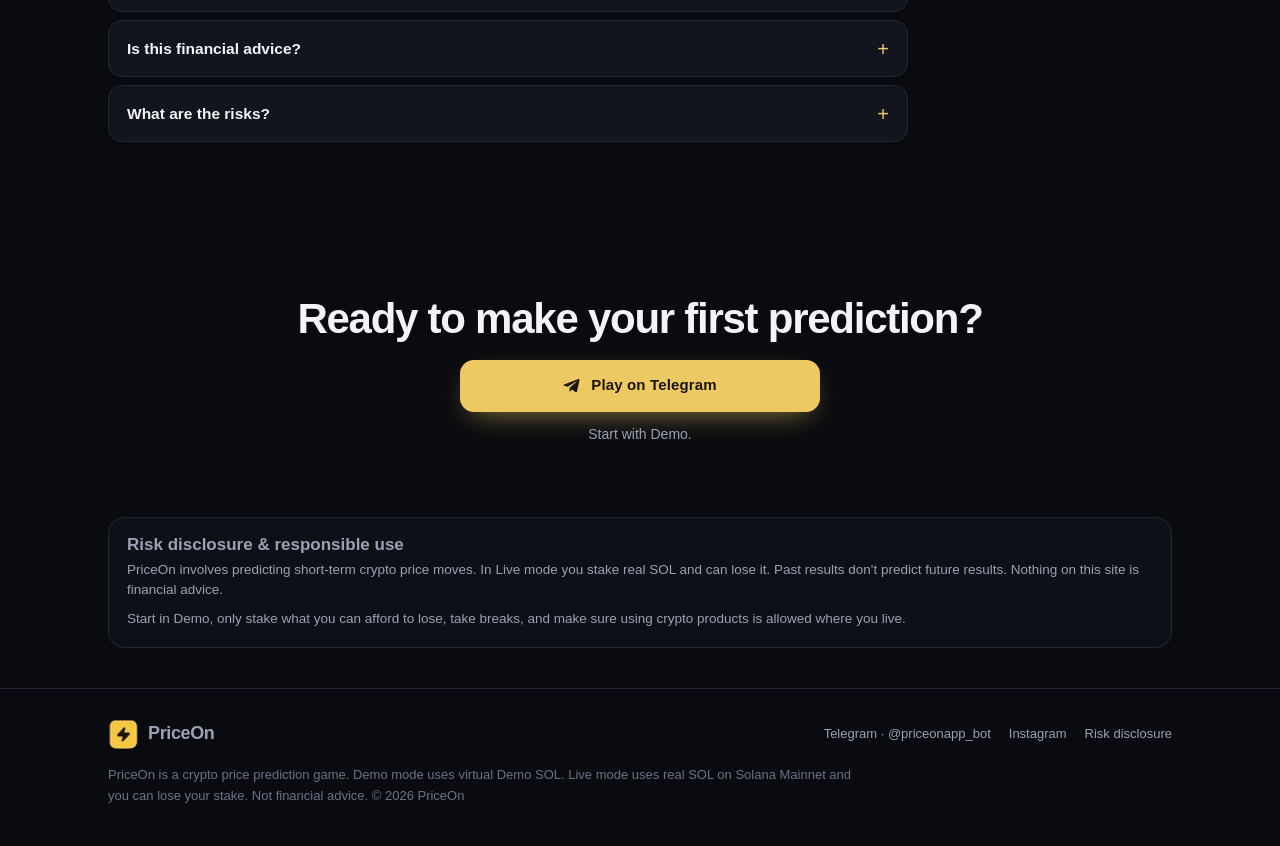
==== commit 606773c3: "Add files via upload" ====
--- a/index.html
+++ b/index.html
@@ -3,8 +3,8 @@
 <head>
 <meta charset="utf-8">
 <meta name="viewport" content="width=device-width, initial-scale=1, viewport-fit=cover">
-<title>PriceOn — 60-Second Crypto Price Prediction on Telegram</title>
-<meta name="description" content="Predict whether SOL goes UP or DOWN in a 60-second round, right inside Telegram. Start in Demo mode with virtual SOL, go Live when you're ready.">
+<title>PriceOn — 1-Minute Crypto Price Prediction on Telegram</title>
+<meta name="description" content="Call SOL UP or DOWN in 15 seconds and see the result 45 seconds later — right inside Telegram. Start in Demo with virtual SOL, go Live when you're ready.">
 <meta name="theme-color" content="#0a0b10">
 <link rel="canonical" href="https://priceon.tech/">
 <link rel="alternate" hreflang="en" href="https://priceon.tech/">
@@ -14,8 +14,8 @@
 <link rel="apple-touch-icon" href="img/apple-touch-icon.png">
 <meta property="og:type" content="website">
 <meta property="og:site_name" content="PriceOn">
-<meta property="og:title" content="PriceOn — 60-Second Crypto Price Prediction on Telegram">
-<meta property="og:description" content="Call UP or DOWN, wait 60 seconds, see the result. Start in Demo, inside Telegram.">
+<meta property="og:title" content="PriceOn — 1-Minute Crypto Price Prediction on Telegram">
+<meta property="og:description" content="15s to call it. 45s to settle. Inside Telegram — start in Demo.">
 <meta property="og:url" content="https://priceon.tech/">
 <meta property="og:image" content="https://priceon.tech/img/og.jpg">
 <meta name="twitter:card" content="summary_large_image">
@@ -23,10 +23,10 @@
 <link rel="stylesheet" href="style.css">
 <script type="application/ld+json">
 {"@context":"https://schema.org","@graph":[
-{"@type":"SoftwareApplication","name":"PriceOn","applicationCategory":"GameApplication","operatingSystem":"Telegram","url":"https://priceon.tech/","description":"A 60-second crypto price prediction Mini App inside Telegram. Call UP or DOWN on SOL/USDC, start in Demo mode, go Live on Solana when ready."},
+{"@type":"SoftwareApplication","name":"PriceOn","applicationCategory":"GameApplication","operatingSystem":"Telegram","url":"https://priceon.tech/","description":"A one-minute crypto price prediction Mini App inside Telegram: 15 seconds to call UP or DOWN on SOL/USDC, 45 seconds to settle. Start in Demo, go Live on Solana when ready."},
 {"@type":"FAQPage","mainEntity":[
-{"@type":"Question","name":"What is PriceOn?","acceptedAnswer":{"@type":"Answer","text":"PriceOn is a 60-second crypto price prediction game that runs as a Mini App inside Telegram. You predict whether the price closes above or below the round's start price."}},
-{"@type":"Question","name":"How long is a round?","acceptedAnswer":{"@type":"Answer","text":"60 seconds."}},
+{"@type":"Question","name":"What is PriceOn?","acceptedAnswer":{"@type":"Answer","text":"PriceOn is a one-minute crypto price prediction game that runs as a Mini App inside Telegram. You predict whether the price closes above or below the round's start price."}},
+{"@type":"Question","name":"How long is a round?","acceptedAnswer":{"@type":"Answer","text":"Each round runs 45 seconds after a 15-second decision window — about one minute per cycle."}},
 {"@type":"Question","name":"What is Demo mode?","acceptedAnswer":{"@type":"Answer","text":"Demo mode uses virtual Demo SOL so you can learn the game. Demo SOL cannot be deposited, withdrawn or converted to real SOL, and you can reset it to 10.00 at any time."}},
 {"@type":"Question","name":"What is Live mode?","acceptedAnswer":{"@type":"Answer","text":"Live mode uses the SOL balance in your in-app wallet on Solana Mainnet. Trades are final once a round closes and you can lose your stake."}}
 ]}]}
@@ -52,12 +52,12 @@
   <div class="wrap">
     <div>
       <span class="kicker"><span class="dot"></span>Telegram Mini App · Solana</span>
-      <h1 id="h1">Predict the next crypto move. <em>In 60 seconds.</em></h1>
-      <p class="lead">PriceOn is a <strong>60-second crypto price prediction</strong> game inside <strong>Telegram</strong>. Call <strong>UP</strong> or <strong>DOWN</strong>, wait for the round, see the result.</p>
+      <h1 id="h1">Predict the next crypto move. <em>In one minute.</em></h1>
+      <p class="lead">PriceOn is a <strong>one-minute crypto price prediction</strong> game inside <strong>Telegram</strong>. Call <strong>UP</strong> or <strong>DOWN</strong> in 15 seconds, see the result 45 seconds later.</p>
       <div class="facts">
         <div class="fact"><b>SOL/USDC</b><span>Market</span></div>
         <div class="fact"><b>UP/DOWN</b><span>Your call</span></div>
-        <div class="fact"><b>60s</b><span>Round</span></div>
+        <div class="fact"><b>15s·45s</b><span>Timing</span></div>
         <div class="fact"><b>Telegram</b><span>Mini App</span></div>
       </div>
       <div class="ctas">
@@ -69,7 +69,7 @@
     <div class="stage">
       <div class="screen back"><img src="img/ui-result.webp" alt="PriceOn round in progress: your UP trade tracked against the round start price" width="420" height="652" loading="lazy"></div>
       <div class="screen main"><img src="img/ui-predict.webp" alt="PriceOn app: SOL/USDC live chart with PRICE UP and PRICE DOWN buttons and stake selector" width="420" height="652" fetchpriority="high"></div>
-      <div class="tag t1">⏱ 60-second rounds</div>
+      <div class="tag t1">⏱ 15s to call · 45s round</div>
       <div class="tag t2"><span class="t-up">↑ UP</span> or <span style="color:var(--down)">↓ DOWN</span> — you call it</div>
     </div>
   </div>
@@ -92,14 +92,14 @@
           <span class="n">01</span><span><h3>Choose</h3><p>Open the market and set your stake. Every round starts from a fixed start price.</p><span class="bar"><i></i></span></span>
         </button>
         <button class="step" role="tab" aria-selected="false" data-img="img/ui-predict.webp" data-alt="PriceOn PRICE UP and PRICE DOWN buttons">
-          <span class="n">02</span><span><h3>Predict</h3><p>Tap PRICE UP if you think it closes above the start — PRICE DOWN if below.</p><span class="bar"><i></i></span></span>
+          <span class="n">02</span><span><h3>Predict</h3><p>You have 15 seconds: PRICE UP if you think it closes above the start, PRICE DOWN if below.</p><span class="bar"><i></i></span></span>
         </button>
         <button class="step" role="tab" aria-selected="false" data-img="img/ui-result.webp" data-alt="PriceOn live round tracking your UP trade">
-          <span class="n">03</span><span><h3>Result</h3><p>After the 60-second round, the result settles and your balance updates.</p><span class="bar"><i></i></span></span>
+          <span class="n">03</span><span><h3>Result</h3><p>After the 45-second round, the result settles and your balance updates.</p><span class="bar"><i></i></span></span>
         </button>
       </div>
       <ol class="flow" aria-label="Full flow">
-        <li><b>Open PriceOn</b></li><li>Choose Demo or Live</li><li>Predict</li><li>Wait 60s</li><li>See the result</li><li>Play again or go Live</li>
+        <li><b>Open PriceOn</b></li><li>Choose Demo or Live</li><li>Predict</li><li>Wait 45s</li><li>See the result</li><li>Play again or go Live</li>
       </ol>
     </div>
     <div class="viewer rv">
@@ -196,8 +196,9 @@
       <h2 id="faq-h">Quick answers</h2>
     </div>
     <div class="faq">
-      <details data-q="what"><summary>What is PriceOn?</summary><p>A 60-second crypto price prediction game that runs as a Mini App inside Telegram.</p></details>
-      <details data-q="round"><summary>How does a round work?</summary><p>Each round has a start price. You choose your stake and tap PRICE UP or PRICE DOWN while the decision window is open. When the 60-second round ends, UP wins if the price closed above the start, DOWN wins if it closed below.</p></details>
+      <details data-q="what"><summary>What is PriceOn?</summary><p>A one-minute crypto price prediction game that runs as a Mini App inside Telegram.</p></details>
+      <details data-q="round"><summary>How does a round work?</summary><p>Each round has a start price. You choose your stake and tap PRICE UP or PRICE DOWN during the 15-second decision window. When the 45-second round ends, UP wins if the price closed above the start, DOWN wins if it closed below.</p></details>
+      <details data-q="length"><summary>How long is a round?</summary><p>45 seconds, after a 15-second decision window — about one minute per cycle.</p></details>
       <details data-q="assets"><summary>Which markets can I predict?</summary><p>Currently SOL/USDC. Available markets are always shown in the app.</p></details>
       <details data-q="start"><summary>How do I start?</summary><p>Tap “Play on Telegram”. PriceOn opens inside Telegram — choose Demo and make your first prediction.</p></details>
       <details data-q="telegram"><summary>Do I need Telegram?</summary><p>Yes. PriceOn runs only as a Telegram Mini App — no separate download or account.</p></details>
